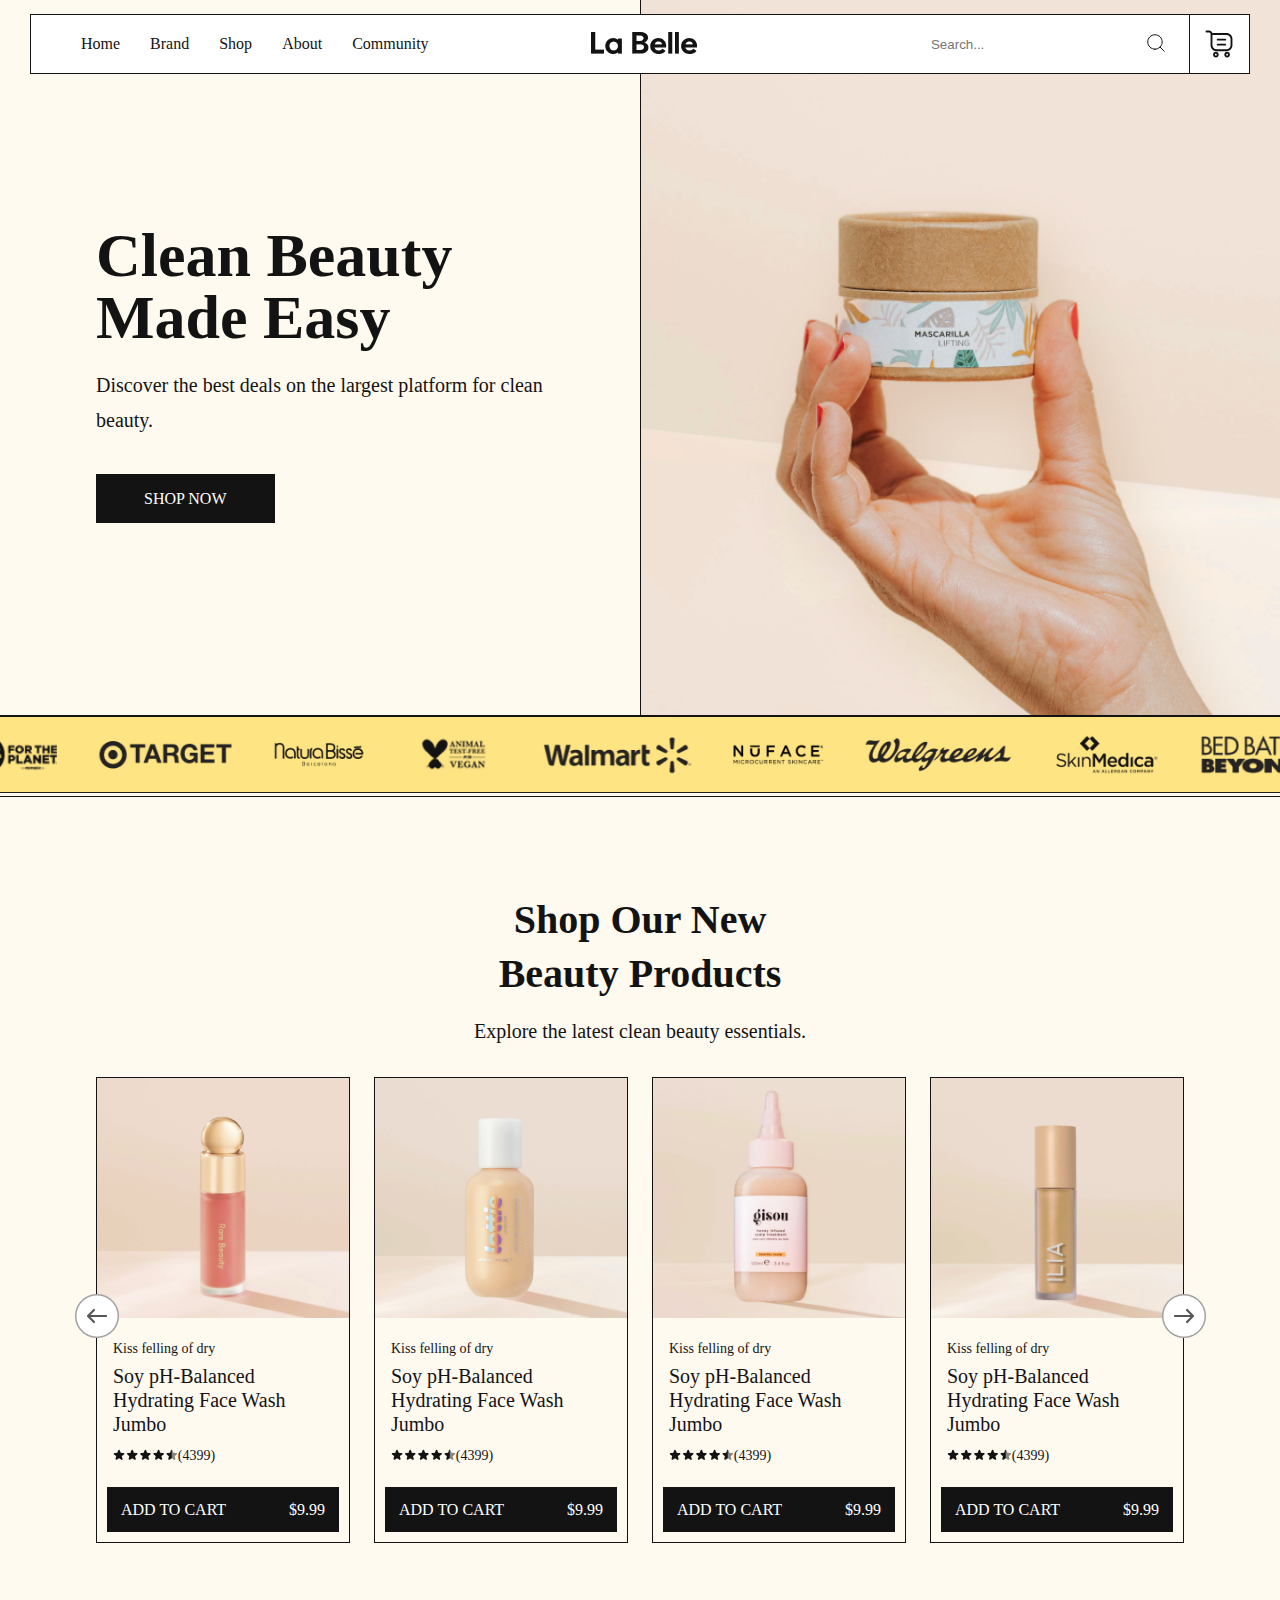
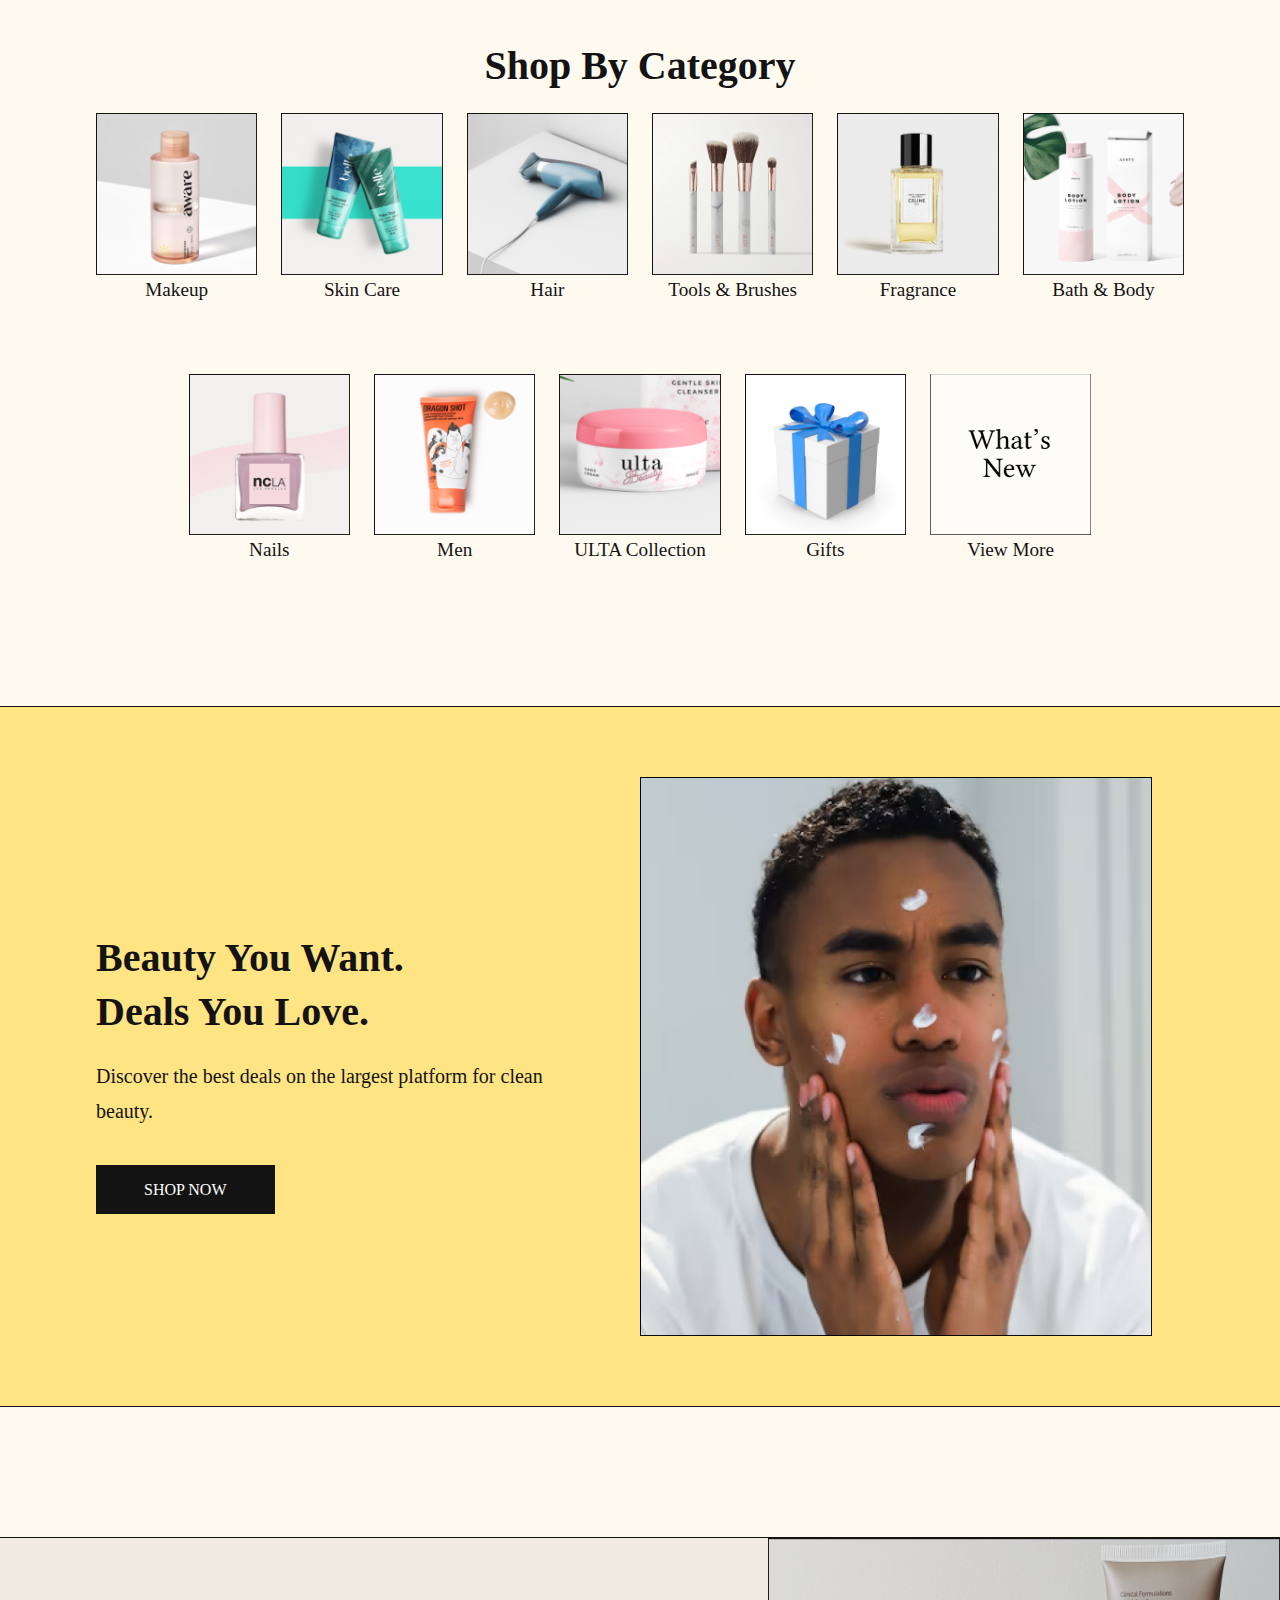
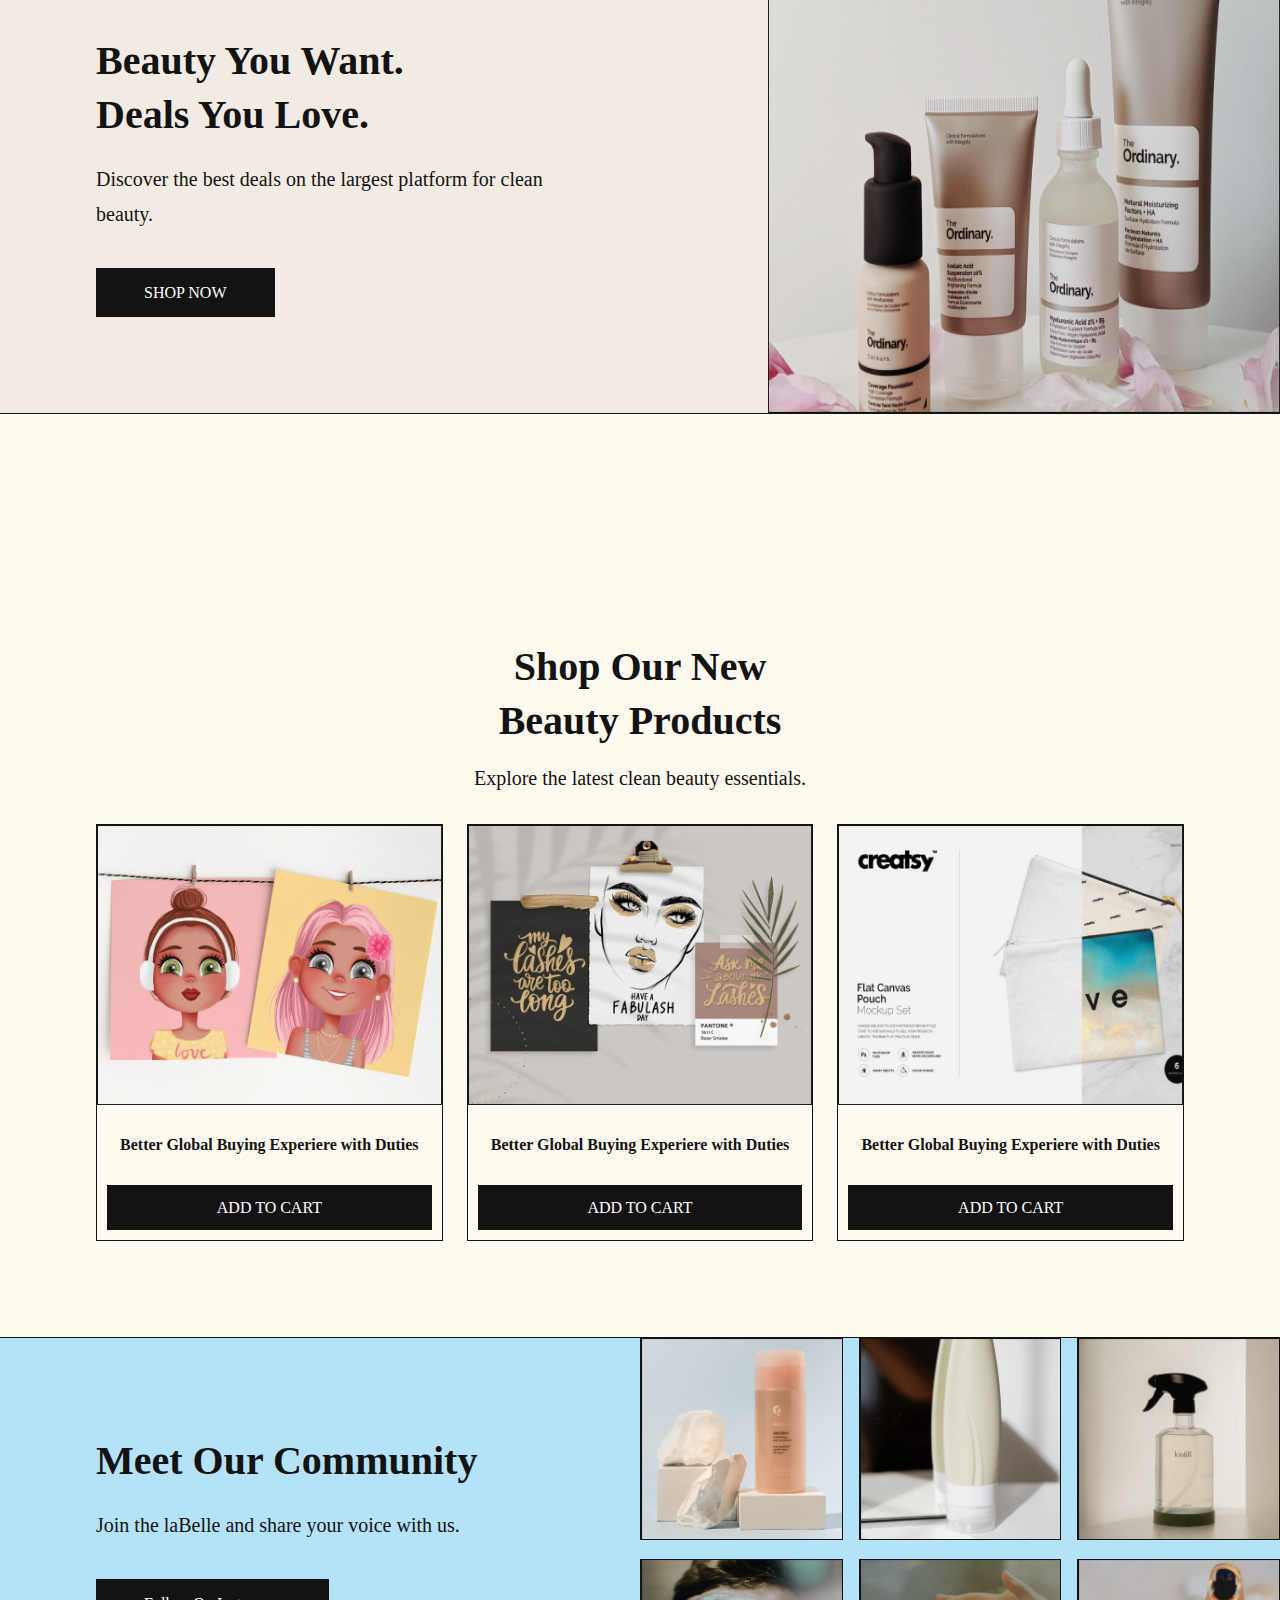
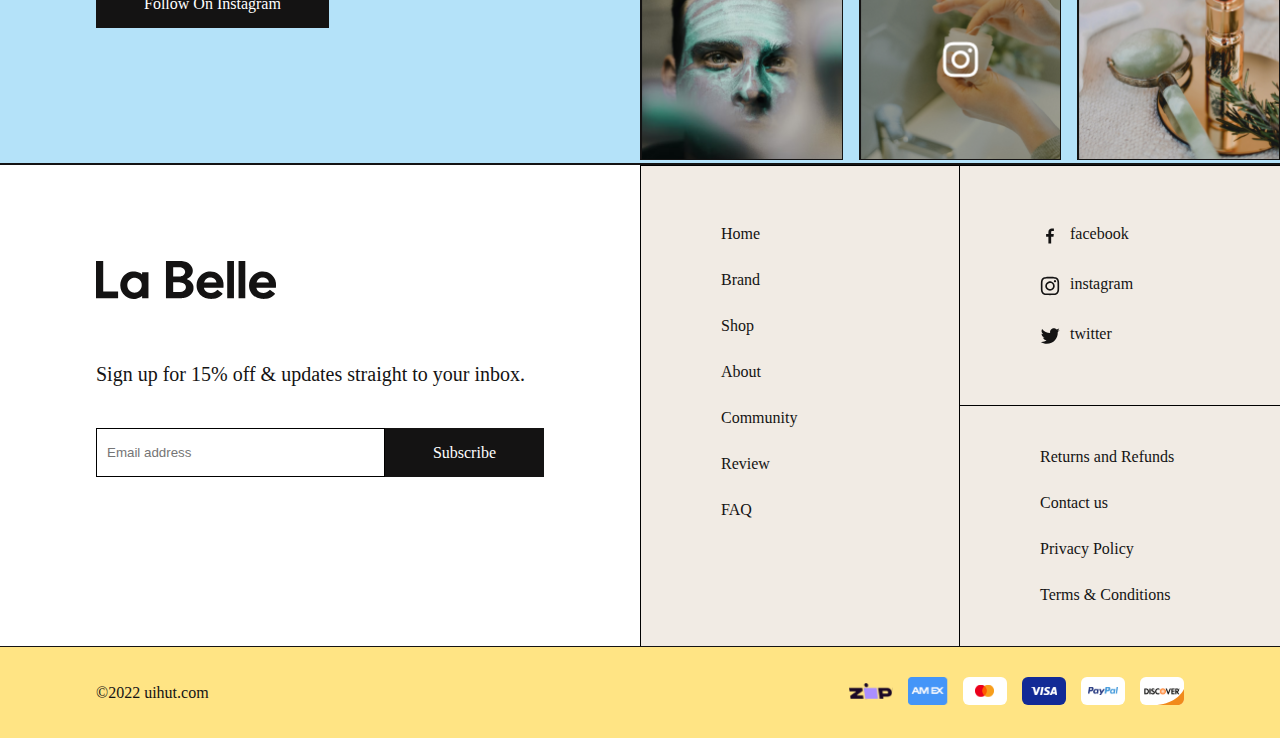
==== index.html @ 319d914e "Initial commit" ====
<!DOCTYPE html>
<html lang="en">

<head>
	<meta charset="UTF-8" />
	<meta name="viewport" content="width=device-width, initial-scale=1.0" />
	<title>La Belle</title>
	<link rel="stylesheet" href="./assets/css/main.css" />
	<link rel="stylesheet" href="./assets/css/bootstrap.css">
</head>

<body>
	<header>
		<input type="checkbox" id="toggle-navbar" class="toggle-navbar">
		<label for="toggle-navbar" class="hamburger">☰
		</label>
		<nav class="navbar">
			<ul>
				<li><a href="./index.html">Home</a></li>
				<li><a href="./brand.html">Brand</a></li>
				<li><a href="./shops.html">Shop</a></li>
				<li><a href="./about.html">About</a></li>
				<li><a href="./community.html">Community</a></li>
			</ul>
		</nav>
		<a href="/index.html">
			<img src="./assets/img/Logo.png" alt="logo">
		</a>
		<div class="header-right">
			<div class="search">
				<input type="text" placeholder="Search..." />
				<div role="button" tabindex="0" aria-label="Search">
					<img src="./assets/icon/Search Icon.svg" alt="Search Icon" />
				</div>
			</div>
			<a href="#" class="cart">
				<img src="./assets/icon/cart.svg" alt="shopping cart">
			</a>
		</div>
	</header>
	<section class="banner banner-1">
		<div class="left-content padding-banner">
			<h1>
				Clean Beauty Made Easy
			</h1>
			<p>
				Discover the best deals on the largest platform for clean beauty.
			</p>
			<a href="#">
				SHOP NOW
			</a>
		</div>
		<div class="right-content ">
			<img class="list-image" src="./assets/img/img-01.png" alt="Clean Beauty Made Easy">
		</div>
	</section>
	<div class="brand-logo border-top-bottom ">
		<img src="./assets/img/Brand-Logo.png" alt="logo brand">
	</div>
	<section class="new-product text-center">
		<div class="title">
			<h2>Shop Our New
				<br>
				Beauty Products
			</h2>
			<p>
				Explore the latest clean beauty essentials.
			</p>
		</div>
		<div class="row gx-4 gy-4">
			<div class="col-3">
				<div class="list-product">
					<a href="#">
						<img id="rectangle" src="./assets/img/Rectangle-29.png"
							alt="Soy pH-Balanced Hydrating Face Wash Jumbo">
					</a>
					<div class="product-content">
						<p>
							Kiss felling of dry
						</p>
						<a href="#">
							<h3>
								Soy pH-Balanced Hydrating Face Wash Jumbo
							</h3>
						</a>
						<a id="evaluate" href="#">
							<img src="./assets/img/Star-4,5.png" alt="Star">
							<p>(4399)</p>
						</a>
					</div>
					<a class="button" href="#">
						<h4>ADD TO CART</h4>
						<p>$9.99</p>
					</a>
				</div>
			</div>
			<div class="col-3">
				<div class="list-product">
					<a href="#">
						<img id="rectangle" src="./assets/img/Rectangle-30.png"
							alt="Soy pH-Balanced Hydrating Face Wash Jumbo">
					</a>
					<div class="product-content">
						<p>
							Kiss felling of dry
						</p>
						<a href="#">
							<h3>
								Soy pH-Balanced Hydrating Face Wash Jumbo
							</h3>
						</a>
						<a id="evaluate" href="#">
							<img src="./assets/img/Star-4,5.png" alt="Star">
							<p>(4399)</p>
						</a>
					</div>
					<a class="button" href="#">
						<h4>ADD TO CART</h4>
						<p>$9.99</p>
					</a>
				</div>
			</div>
			<div class="col-3">
				<div class="list-product">
					<a href="#">
						<img id="rectangle" src="./assets/img/Rectangle-31.png"
							alt="Soy pH-Balanced Hydrating Face Wash Jumbo">
					</a>
					<div class="product-content">
						<p>
							Kiss felling of dry
						</p>
						<a href="#">
							<h3>
								Soy pH-Balanced Hydrating Face Wash Jumbo
							</h3>
						</a>
						<a id="evaluate" href="#">
							<img src="./assets/img/Star-4,5.png" alt="Star">
							<p>(4399)</p>
						</a>
					</div>
					<a class="button" href="#">
						<h4>ADD TO CART</h4>
						<p>$9.99</p>
					</a>
				</div>
			</div>
			<div class="col-3">
				<div class="list-product">
					<a href="#">
						<img id="rectangle" src="./assets/img/Rectangle-32.png"
							alt="Soy pH-Balanced Hydrating Face Wash Jumbo">
					</a>
					<div class="product-content">
						<p>
							Kiss felling of dry
						</p>
						<a href="#">
							<h3>
								Soy pH-Balanced Hydrating Face Wash Jumbo
							</h3>
						</a>
						<a id="evaluate" href="#">
							<img src="./assets/img/Star-4,5.png" alt="Star">
							<p>(4399)</p>
						</a>
					</div>
					<a class="button" href="#">
						<h4>ADD TO CART</h4>
						<p>$9.99</p>
					</a>
				</div>
			</div>
			<a class="circle-left" href="#">
				<img src="./assets/img/arrow-circle-left-icon.png" alt="arrow-circle-left-icon">
			</a>
			<a class="circle-right" href="#">
				<img src="./assets/img/arrow-circle-right-icon.png" alt="arrow-circle-right-icon">
			</a>
		</div>
	</section>
	<section class="category">
		<h2>Shop By Category</h2>
		<div class="row gx-4 gy-4">
			<div class="col-2">
				<div class="category-content">
					<a href="#">
						<img src="./assets/img/Rectangle-34.png" alt="Rectangle-33">
					</a>
					<h3>Makeup</h3>
				</div>
			</div>
			<div class="col-2">
				<div class="category-content">
					<a href="#">
						<img src="./assets/img/Rectangle-35.png" alt="Rectangle-33">
					</a>
					<h3>Skin Care</h3>
				</div>
			</div>
			<div class="col-2">
				<div class="category-content">
					<a href="#">
						<img src="./assets/img/Rectangle-36.png" alt="Rectangle-33">
					</a>
					<h3>Hair</h3>
				</div>
			</div>
			<div class="col-2">
				<div class="category-content">
					<a href="#">
						<img src="./assets/img/Rectangle-37.png" alt="Rectangle-33">
					</a>
					<h3>Tools & Brushes</h3>
				</div>
			</div>
			<div class="col-2">
				<div class="category-content">
					<a href="#">
						<img src="./assets/img/Rectangle-38.png" alt="Rectangle-33">
					</a>
					<h3>Fragrance</h3>
				</div>
			</div>
			<div class="col-2">
				<div class="category-content">
					<a href="#">
						<img src="./assets/img/Rectangle-39.png" alt="Rectangle-33">
					</a>
					<h3>Bath & Body</h3>
				</div>
			</div>
			<div class="col-2">
				<div class="category-content">
					<a href="#">
						<img src="./assets/img/Rectangle-40.png" alt="Rectangle-33">
					</a>
					<h3>Nails</h3>
				</div>
			</div>
			<div class="col-2">
				<div class="category-content">
					<a href="#">
						<img src="./assets/img/Rectangle-44.png" alt="Rectangle-33">
					</a>
					<h3>Men</h3>
				</div>
			</div>
			<div class="col-2">
				<div class="category-content">
					<a href="#">
						<img src="./assets/img/Rectangle-45.png" alt="Rectangle-33">
					</a>
					<h3>ULTA Collection</h3>
				</div>
			</div>
			<div class="col-2">
				<div class="category-content">
					<a href="#">
						<img src="./assets/img/Rectangle-43.png" alt="Rectangle-33">
					</a>
					<h3>Gifts</h3>
				</div>
			</div>
			<div class="col-2">
				<div class="category-content">
					<a href="#">
						<img src="./assets/img/View.png" alt="Rectangle-33">
					</a>
					<h3>View More</h3>
				</div>
			</div>
		</div>
	</section>
	<div class="color-banner-1 ">
		<section class="banner banner-2 border-top-bottom">
			<div class="left-content padding-banner">
				<h2 id="title-banner">
					Beauty You Want.
					<br>
					Deals You Love.
				</h2>
				<p>
					Discover the best deals on the largest platform for clean beauty.
				</p>
				<a href="#">
					SHOP NOW
				</a>
			</div>
			<div class="right-content">
				<img id="banner-img" src="./assets/img/image-68.png" alt="Beauty You Want.Deals You Love.">
			</div>
		</section>
	</div>
	<div class="color-banner-2 ">
		<section class="banner banner-3 border-top-bottom ">
			<div class="left-content padding-0">
				<h2 id="title-banner">
					Beauty You Want.
					<br>
					Deals You Love.
				</h2>
				<p>
					Discover the best deals on the largest platform for clean beauty.
				</p>
				<a href="#">
					SHOP NOW
				</a>
			</div>
			<div class="right-content justify-content">
				<img id="banner-img" src="./assets/img/valeriia-miller.png" alt="Beauty You Want.Deals You Love.">
			</div>
		</section>
	</div>
	<section class="new-product text-center">
		<div class="title">
			<h2>Shop Our New
				<br>
				Beauty Products
			</h2>
			<p>
				Explore the latest clean beauty essentials.
			</p>
		</div>
		<div class="row gx-4 gy-4">
			<div class="col-4 products ">
				<div class="list-product">
					<a href="#">
						<img id="rectangle" src="./assets/img/Image-10.png"
							alt="Soy pH-Balanced Hydrating Face Wash Jumbo">
					</a>
					<div class="product-content">
						<a href="#">
							<h5>
								Better Global Buying Experiere with Duties
							</h5>
						</a>
					</div>
					<a class="button" href="#">
						<h4 class="width">ADD TO CART</h4>
					</a>
				</div>
			</div>
			<div class="col-4 products">
				<div class="list-product">
					<a href="#">
						<img id="rectangle" src="./assets/img/Image-11.png"
							alt="Soy pH-Balanced Hydrating Face Wash Jumbo">
					</a>
					<div class="product-content">
						<a href="#">
							<h5>
								Better Global Buying Experiere with Duties
							</h5>
						</a>
					</div>
					<a class="button" href="#">
						<h4 class="width">ADD TO CART</h4>
					</a>
				</div>
			</div>
			<div class="col-4 products">
				<div class="list-product">
					<a href="#">
						<img id="rectangle" src="./assets/img/Image-12.png"
							alt="Soy pH-Balanced Hydrating Face Wash Jumbo">
					</a>
					<div class="product-content">
						<a href="#">
							<h5>
								Better Global Buying Experiere with Duties
							</h5>
						</a>
					</div>
					<a class="button " href="#">
						<h4 class="width">ADD TO CART</h4>
					</a>
				</div>
			</div>
		</div>
	</section>
	<div class="color-banner-3 ">
		<section class="banner banner-4 border-top-bottom ">
			<div class="left-content padding-0">
				<h2 id="title-banner">
					Meet Our Community
				</h2>
				<p>
					Join the laBelle and share your voice with us.
				</p>
				<a href="#">
					Follow On Instagram
				</a>
			</div>
			<div class="right-content align-items">
				<div class="row gx-3 gy-3">
					<div class="col-4">
						<img class="list-image" src="./assets/img/list-img-01.png" alt="list-image">
					</div>
					<div class="col-4">
						<img class="list-image" src="./assets/img/list-image-02.png" alt="list-image">
					</div>
					<div class="col-4">
						<img class="list-image" src="./assets/img/list-image-03.png" alt="list-image">
					</div>
					<div class="col-4">
						<img class="list-image" src="./assets/img/list-image-04.png" alt="list-image">
					</div>
					<div class="col-4">
						<img class="list-image" src="./assets/img/list-image-05.png" alt="list-image">
					</div>
					<div class="col-4">
						<img class="list-image" src="./assets/img/list-image-06.png" alt="list-image">
					</div>
				</div>
			</div>
		</section>
	</div>
</body>
<footer>
	<section class="banner border-top-bottom  ">
		<div class="left-content padding-0 color-02">
			<img id="logo" src="./assets/icon/Logo.svg" alt="logo">
			<p>
				Sign up for 15% off & updates straight to your inbox.
			</p>
			<div class="input-email">
				<input type="email" placeholder="Email address" />
				<a href="#">
					Subscribe
				</a>
			</div>
		</div>
		<div class="right-content border-top color-01 ">
			<div class="footer-menu">
				<nav>
					<ul>
						<li>
							<a href="#">Home</a>
						</li>
						<li>
							<a href="#">Brand</a>
						</li>
						<li>
							<a href="#">Shop</a>
						</li>
						<li>
							<a href="#">About</a>
						</li>
						<li>
							<a href="#">Community</a>
						</li>
						<li>
							<a href="#">Review</a>
						</li>
						<li>
							<a href="#">FAQ</a>
						</li>
					</ul>
				</nav>
			</div>
			<div class="footer-end">
				<div class="footer-social border-bottom">
					<a href="#">
						<img src="./assets/icon/Facebook.svg" alt="facebook">
						<p>facebook</p>
					</a>
					<a href="#">
						<img src="./assets/icon/Instagram.svg" alt="instagram">
						<p>instagram</p>
					</a>
					<a href="#">
						<img src="./assets/icon/Twitter.svg" alt="twitter">
						<p>twitter</p>
					</a>
				</div>
				<div class="footer-support">
					<a href="#">
						Returns and Refunds
					</a>
					<a href="#">
						Contact us
					</a>
					<a href="#">
						Privacy Policy
					</a>
					<a href="#">
						Terms & Conditions
					</a>
				</div>
			</div>
	</section>
	<div class="money-pay">
		<a href="#">©2022 uihut.com</a>
		<nav>
			<ul>
				<li>
					<a href="#">
						<img src="./assets/icon/pay-01.svg" alt="money pay">
					</a>
				</li>
				<li>
					<a href="#">
						<img src="./assets/icon/pay-02.svg" alt="money pay">
					</a>
				</li>
				<li>
					<a href="#">
						<img src="./assets/icon/pay-03.svg" alt="money pay">
					</a>
				</li>
				<li>
					<a href="#">
						<img src="./assets/icon/pay-04.svg" alt="money pay">
					</a>
				</li>
				<li>
					<a href="#">
						<img src="./assets/icon/pay-05.svg" alt="money pay">
					</a>
				</li>
				<li>
					<a href="#">
						<img src="./assets/icon/pay-06.svg" alt="money pay">
					</a>
				</li>
			</ul>
		</nav>
	</div>
</footer>

</html>
---- assets/css/main.css ----
@charset "UTF-8";
/* http://meyerweb.com/eric/tools/css/reset/ 
   v2.0 | 20110126
   License: none (public domain)
*/
html,
body,
div,
span,
applet,
object,
iframe,
h1,
h2,
h3,
h4,
h5,
h6,
p,
blockquote,
pre,
a,
abbr,
acronym,
address,
big,
cite,
code,
del,
dfn,
em,
img,
ins,
kbd,
q,
s,
samp,
small,
strike,
strong,
sub,
sup,
tt,
var,
b,
u,
i,
center,
dl,
dt,
dd,
ol,
ul,
li,
fieldset,
form,
label,
legend,
table,
caption,
tbody,
tfoot,
thead,
tr,
th,
td,
article,
aside,
canvas,
details,
embed,
figure,
figcaption,
footer,
header,
hgroup,
menu,
nav,
output,
ruby,
section,
summary,
time,
mark,
audio,
video {
  margin: 0;
  padding: 0;
  border: 0;
  font-size: 100%;
  font: inherit;
  vertical-align: baseline;
  text-decoration: none;
}

/* HTML5 display-role reset for older browsers */
article,
aside,
details,
figcaption,
figure,
footer,
header,
hgroup,
menu,
nav,
section {
  display: block;
}

body {
  line-height: 1;
}

ol,
ul {
  list-style: none;
}

blockquote,
q {
  quotes: none;
}

blockquote:before,
blockquote:after,
q:before,
q:after {
  content: "";
  content: none;
}

table {
  border-collapse: collapse;
  border-spacing: 0;
}

header {
  top: 14px;
  left: 30px;
  right: 30px;
  max-width: 100%;
  min-width: 480px;
  z-index: 100;
  position: fixed;
  height: 60px;
  display: flex;
  justify-content: space-between;
  align-items: center;
  text-align: center;
  background-color: #ffffff;
  padding: 21px 0px 21px 50px;
  border: 1px solid #141313;
}
header ul {
  display: flex;
  margin-right: 30px;
  gap: 30px;
}
header a {
  color: #141313;
  text-decoration: none;
}
header a:hover {
  text-decoration: underline;
}

.header-right {
  display: flex;
  align-items: center;
  gap: 22px;
}
.header-right .search {
  width: 238px;
  height: 38px;
  margin-left: 100px;
  display: flex;
  align-items: center;
  justify-content: space-between;
  position: relative;
}
.header-right .search:hover {
  border-bottom: 1px solid #141313;
}
.header-right .search input {
  border: none;
  outline: none;
}
.header-right .search div {
  display: inline-block;
}
.header-right .cart {
  width: 60px;
  height: 60px;
  display: flex;
  justify-content: center;
  align-items: center;
  border-left: 1px solid #141313;
}

/* Mặc định, hiển thị menu bình thường */
.navbar {
  display: block;
}

.hamburger {
  background-color: transparent;
  display: none;
  border: none;
  outline: none;
  cursor: pointer;
  font-size: 30px;
}

#toggle-navbar {
  background-color: transparent;
  display: none;
  border: none;
  outline: none;
  cursor: pointer;
  font-size: 30px;
}

/* Khi màn hình nhỏ hơn 852px */
@media (max-width: 1040px) {
  .navbar {
    display: none;
    width: 100%;
    position: absolute;
    left: 0;
    z-index: 10;
  }
  .hamburger {
    display: block;
  }
  .toggle-navbar {
    display: none;
  }
  .toggle-navbar:checked + .hamburger + .navbar {
    display: block;
    width: 65%;
    margin-left: 80px;
    background-color: #fff;
    padding: 20px 20px;
  }
}
* {
  box-sizing: border-box;
}

.color-01 {
  background-color: #F1EBE4;
}

.color-02 {
  background-color: #FFFFFF;
}

a {
  text-decoration: none;
  color: #141313;
}

.border-top {
  border-top: 1px solid #000;
}

.border-bottom {
  border-bottom: 1px solid #000;
}

#logo {
  margin-bottom: 55px;
}

.input-email {
  display: flex;
}
.input-email input {
  width: 100%;
  padding: 10px;
  border: 1px solid #000;
}

.footer-menu {
  width: 50%;
  height: 100%;
  padding: 60px 80px 128px;
  border-right: 1px solid #000;
  border-left: 1px solid #000;
}
.footer-menu nav ul {
  display: flex;
  flex-direction: column;
  gap: 30px;
  padding: 0;
  margin: 0;
}

.footer-end {
  display: flex;
  flex-direction: column;
  justify-content: space-between;
  width: 50%;
  height: 100%;
}
.footer-end img {
  width: 20px;
  height: 20px;
}

.footer-social,
.footer-support {
  height: 50%;
  padding: 50px 80px;
  display: flex;
  flex-direction: column;
  justify-content: center;
  gap: 30px;
}
.footer-social a,
.footer-support a {
  display: flex;
  gap: 10px;
}

.money-pay {
  display: flex;
  background-color: #ffe484;
  justify-content: space-between;
  align-items: center;
  padding: 1.875rem 6rem;
}
.money-pay nav ul {
  display: flex;
  align-items: center;
  gap: 15px;
}

* {
  box-sizing: border-box;
}

.justify-content {
  display: flex;
  justify-content: end;
}

.justify-content-start {
  display: flex;
  justify-content: start;
}

.align-items {
  display: flex;
  justify-content: center;
  align-items: center;
}

.padding-0 {
  padding: 6rem 6rem;
}

.padding-banner {
  padding: 14rem 6rem 12rem 6rem;
}

.border-top-bottom {
  border-top: 1px solid #141313;
  border-bottom: 1px solid #141313;
}

.text-center {
  text-align: center;
}

.text-start {
  text-align: start;
}

.width {
  width: 100%;
}

body {
  background-color: #fefaf0;
}

h2 {
  font-size: 2.5rem;
  font-weight: 600;
  color: #141313;
  margin-bottom: 1.25rem;
  line-height: 54px;
  text-align: center;
}

h5 {
  font-size: 1, 5rem;
  font-weight: 600;
  color: #141313;
  margin-bottom: 1.25rem;
  line-height: 32px;
  text-align: center;
}

.banner {
  display: flex;
  flex-wrap: wrap;
  width: 100%;
  min-width: 480px;
}
.banner .left-content {
  width: 50%;
}
.banner .left-content h1 {
  font-size: 3.875rem;
  font-weight: 600;
  color: #141313;
  margin-bottom: 1.25rem;
}
.banner .left-content p {
  font-size: 20px;
  font-weight: 400;
  color: #141313;
  line-height: 1.75;
  margin-bottom: 2.25rem;
}
.banner .left-content a {
  display: inline-block;
  font-weight: 500;
  color: #fff;
  padding: 0.9375rem 3rem;
  line-height: 1.2;
  background-color: #141313;
  text-decoration: none;
  transition: background-color 0.3s ease, color 0.3s ease;
}
.banner .left-content a:hover {
  background-color: #ffe484;
  color: #141313;
}
.banner .right-content {
  display: flex;
  align-items: center;
  width: 50%;
}
.banner .right-content .list-image {
  width: 100%;
  height: 100%;
  object-fit: cover;
  border-left: 1px solid #141313;
}

@media (max-width: 1095px) {
  .banner {
    flex-direction: column;
  }
  .banner .left-content,
  .banner .right-content {
    width: 100%;
  }
  .banner .left-content {
    max-width: 680px;
    border-right: none;
  }
  .banner .right-content {
    display: flex;
    justify-content: center;
  }
  .banner .right-content img {
    height: auto;
  }
}
.brand-logo img {
  width: 100%;
}

.new-product {
  padding: 6rem 6rem;
}
.new-product .title p {
  font-size: 20px;
  font-weight: 400;
  color: #141313;
  line-height: 20px;
  margin-bottom: 2.25rem;
  text-align: center;
}

.row {
  position: relative;
  display: flex;
  flex-wrap: wrap;
  justify-content: center;
  align-items: center;
}
.row .circle-right,
.row .circle-left {
  width: 40px;
  height: 40px;
  position: absolute;
  z-index: 1;
}
.row .circle-right {
  right: 10px;
}
.row .circle-left {
  left: -25px;
}

.list-product {
  padding-bottom: 10px;
  border: 0.5px solid #141313;
}
.list-product #rectangle {
  width: 100%;
  height: 100%;
  object-fit: cover;
}
.list-product:hover {
  border: 2px solid #141313;
}

.product-content {
  text-align: start;
  padding: 21px 16px 0 16px;
}
.product-content h3 {
  font-size: 1.25rem;
  font-weight: 400;
  color: #141313;
  line-height: 24px;
  margin-bottom: 0.8rem;
}
.product-content p {
  font-size: 14px;
  font-weight: 400;
  color: #141313;
  line-height: 14px;
  margin-bottom: 0.5rem;
}
.product-content #evaluate {
  display: flex;
}
.product-content #evaluate p {
  margin: 0;
}
.product-content #evaluate img {
  width: 64.8px;
  height: 12px;
}

.button {
  display: flex;
  justify-content: space-between;
  align-items: center;
  margin: 24px 10px 0;
  padding: 0.8125rem 0.875rem;
  line-height: 1.2;
  background-color: #141313;
  color: #fff;
  transition: background-color 0.3s ease, color 0.3s ease;
}
.button:hover {
  background-color: #ffe484;
  color: #141313;
}

.category {
  padding: 0px 6rem 6rem;
}

.category-content img {
  width: 100%;
  height: 100%;
  object-fit: cover;
}
.category-content h3 {
  font-size: 1.5vw;
  font-weight: 400;
  color: #141313;
  line-height: 24px;
  margin-bottom: 3rem;
  text-align: center;
  white-space: nowrap;
  text-overflow: ellipsis;
}

.color-banner-1 {
  background-color: #ffe484;
}

.color-banner-2 {
  background-color: #f1ebe4;
}

.color-banner-3 {
  background-color: #B4E2F9;
}

#title-banner {
  text-align: start;
}

.banner-2 {
  margin-bottom: 130px;
}
.banner-2 #banner-img {
  width: 80%;
  height: 80%;
}
.banner-2 #banner-img-02 {
  width: 70%;
  height: 70%;
}

.banner-3 {
  margin-bottom: 130px;
}
.banner-3 #banner-img {
  width: 80%;
  height: 100%;
}

.banner-4 .list-image {
  width: 80%;
  height: 102.5%;
}

.button-container {
  display: flex;
  justify-content: space-between;
  gap: 10px;
  overflow-x: auto;
}

.button-container::-webkit-scrollbar {
  height: 8px;
}

.button-container::-webkit-scrollbar-thumb {
  background: #ccc;
  border-radius: 4px;
}

.btn {
  flex: 0 0 auto;
  width: 35px;
  height: 35px;
  border: none;
  background-color: #141313;
  color: white;
  cursor: pointer;
  white-space: nowrap;
}

.btn:hover {
  background-color: #ffe484;
  border: 1px solid #141313;
}

.button-container {
  overflow: hidden;
}

@media (max-width: 1168px) {
  .button-container {
    padding: 0;
    overflow-x: auto;
  }
}
.list-brand {
  display: grid;
  grid-template-rows: repeat(9, 30px);
  grid-template-columns: repeat(3, 33%);
  grid-auto-flow: column;
  gap: 20px;
}
.list-brand p {
  color: #080808;
  font-size: 16px;
  font-weight: 600;
  width: 150px;
}

#cars {
  width: 100%;
  height: 38px;
  display: flex;
  align-items: center;
  justify-content: space-between;
  background-color: transparent;
  border: none;
  outline: none;
}
#cars:hover {
  border-bottom: 1px solid #141313;
}

.view {
  margin-top: 40px;
}

.view a {
  color: #141313;
  text-decoration: none;
}
.view a:hover {
  text-decoration: underline;
}

/*# sourceMappingURL=main.css.map */
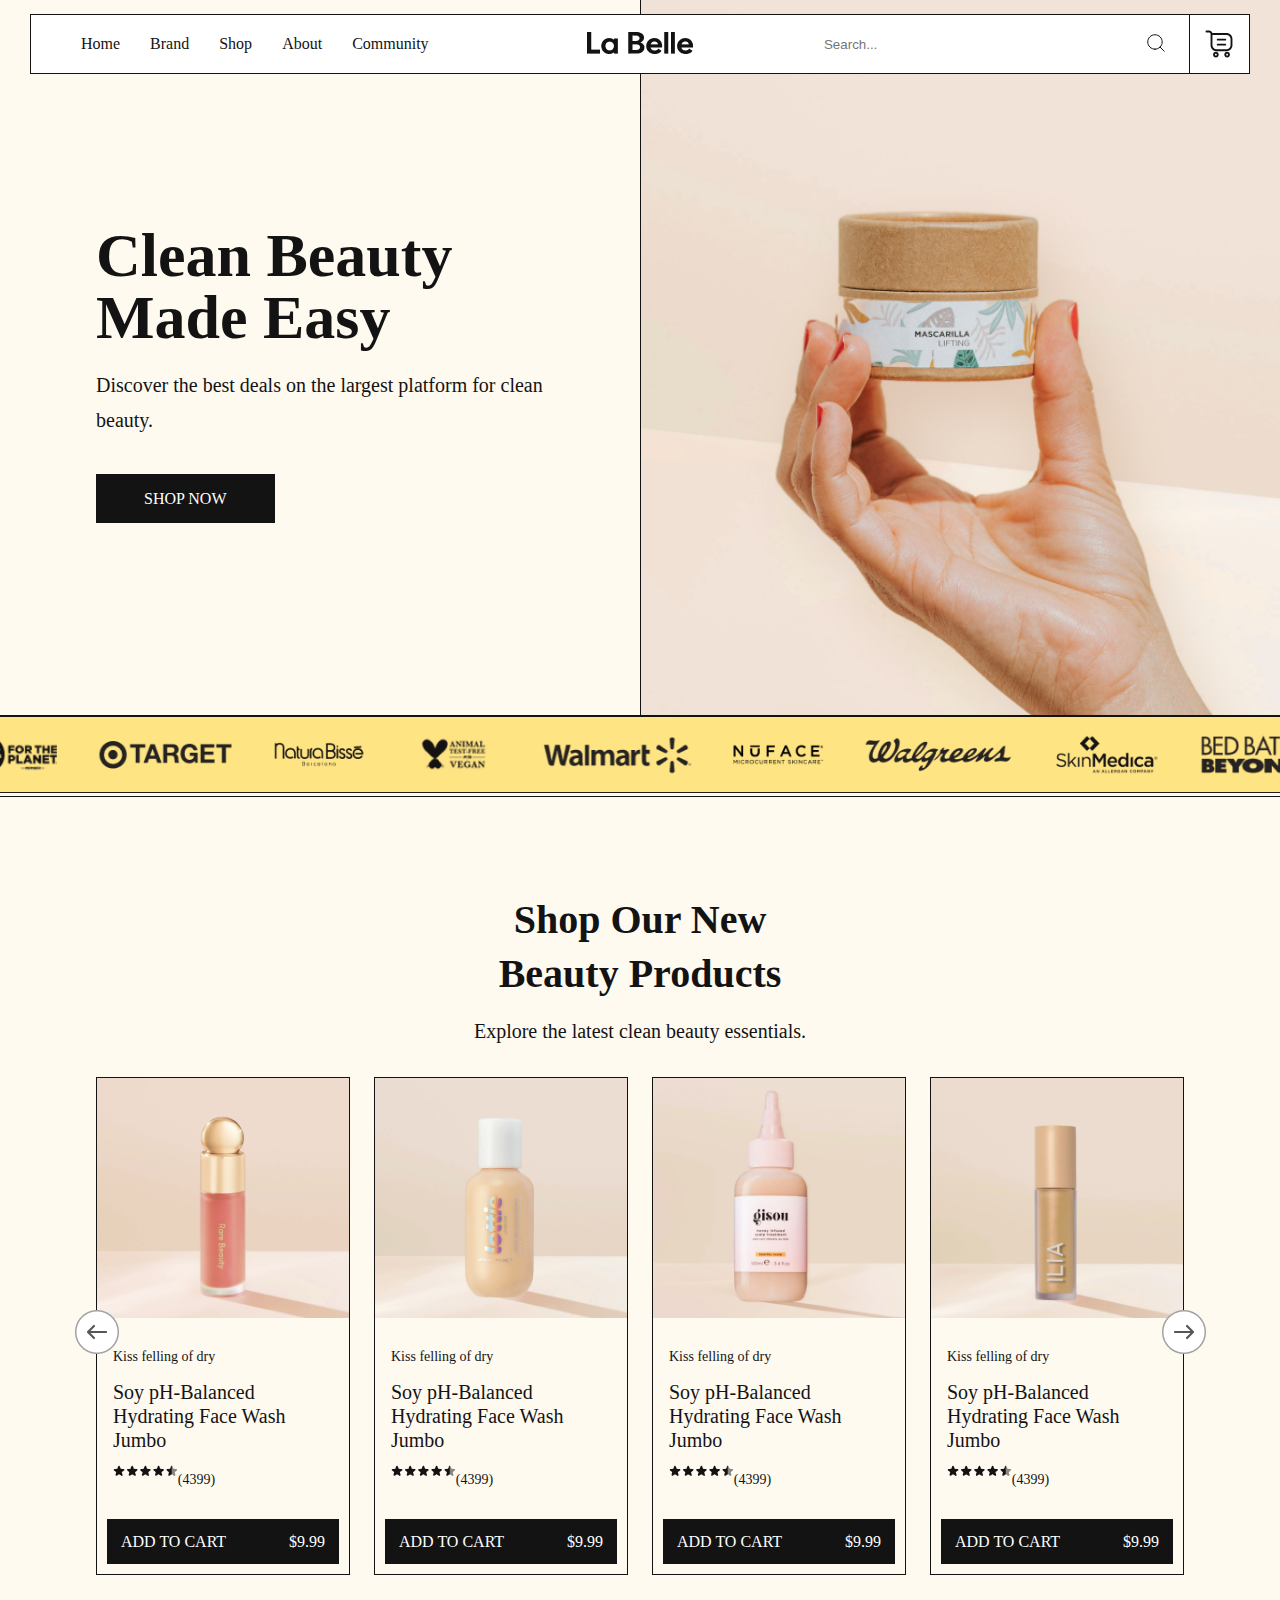
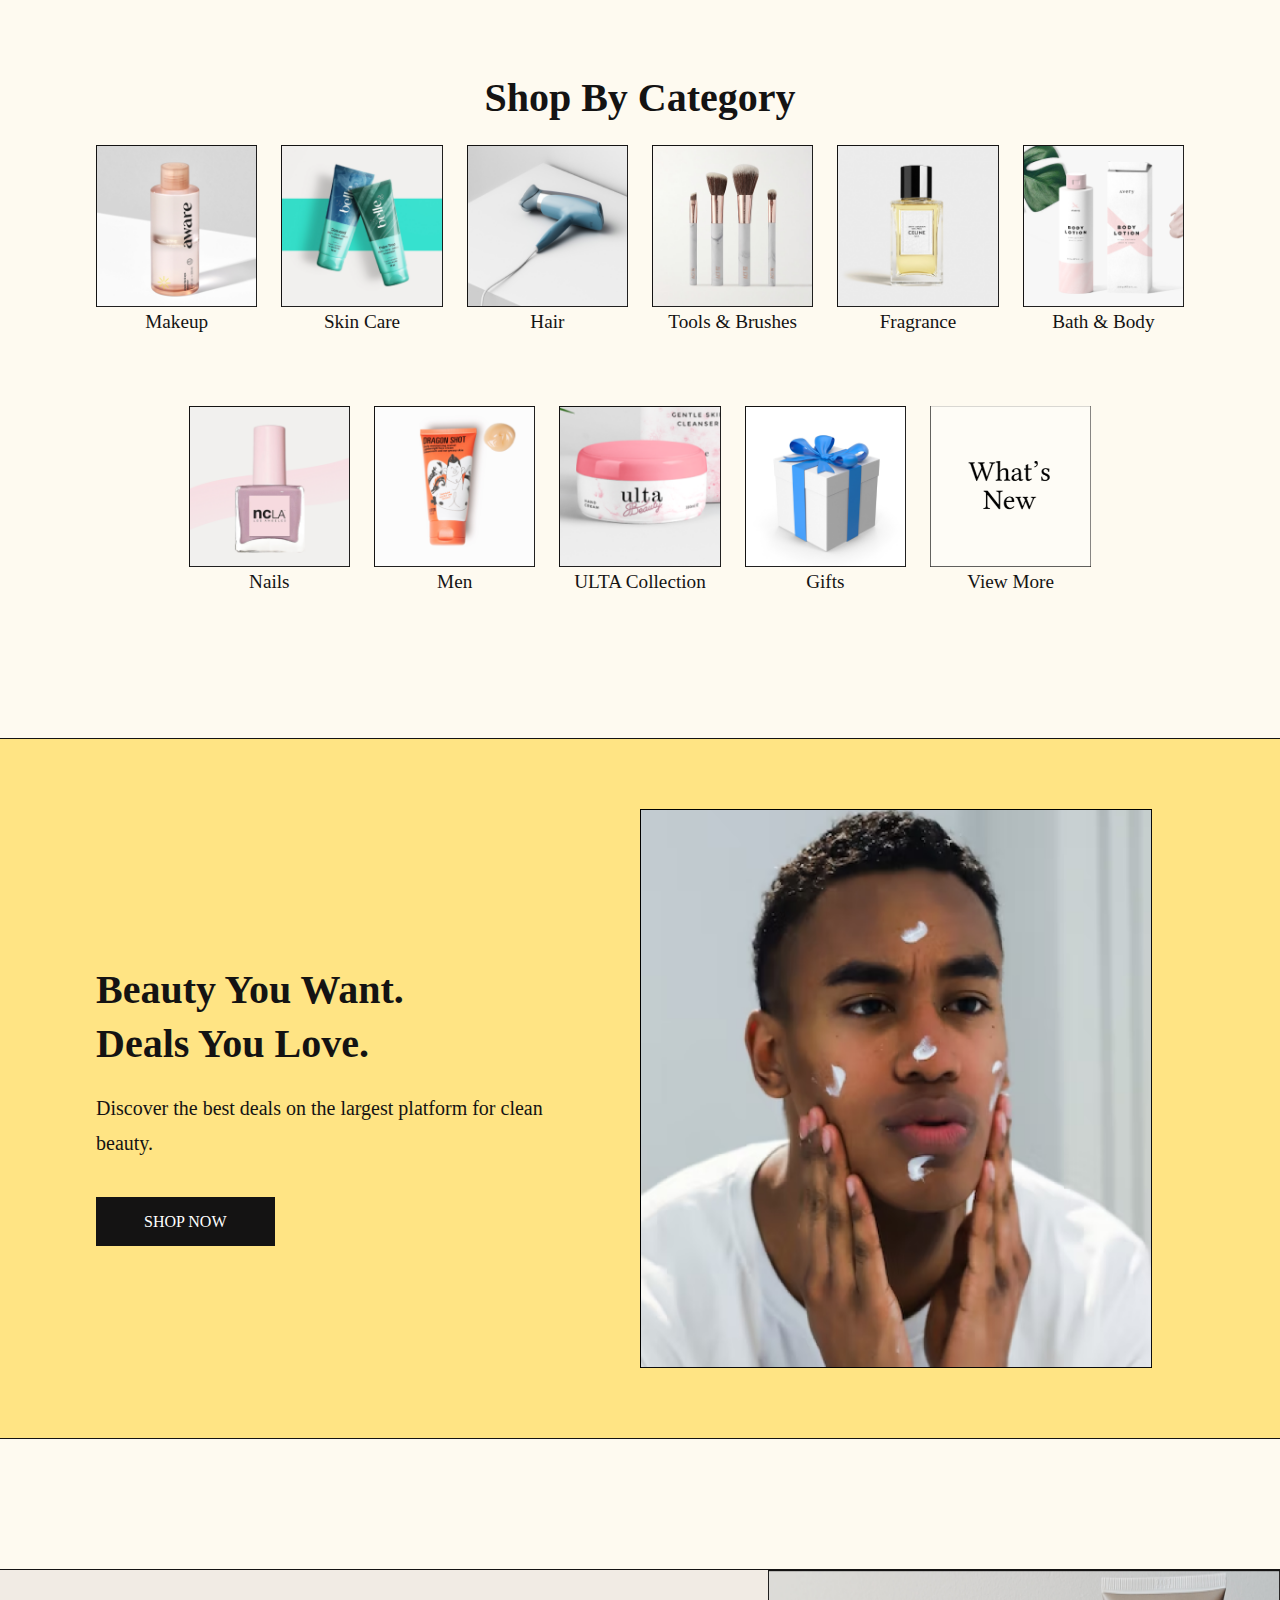
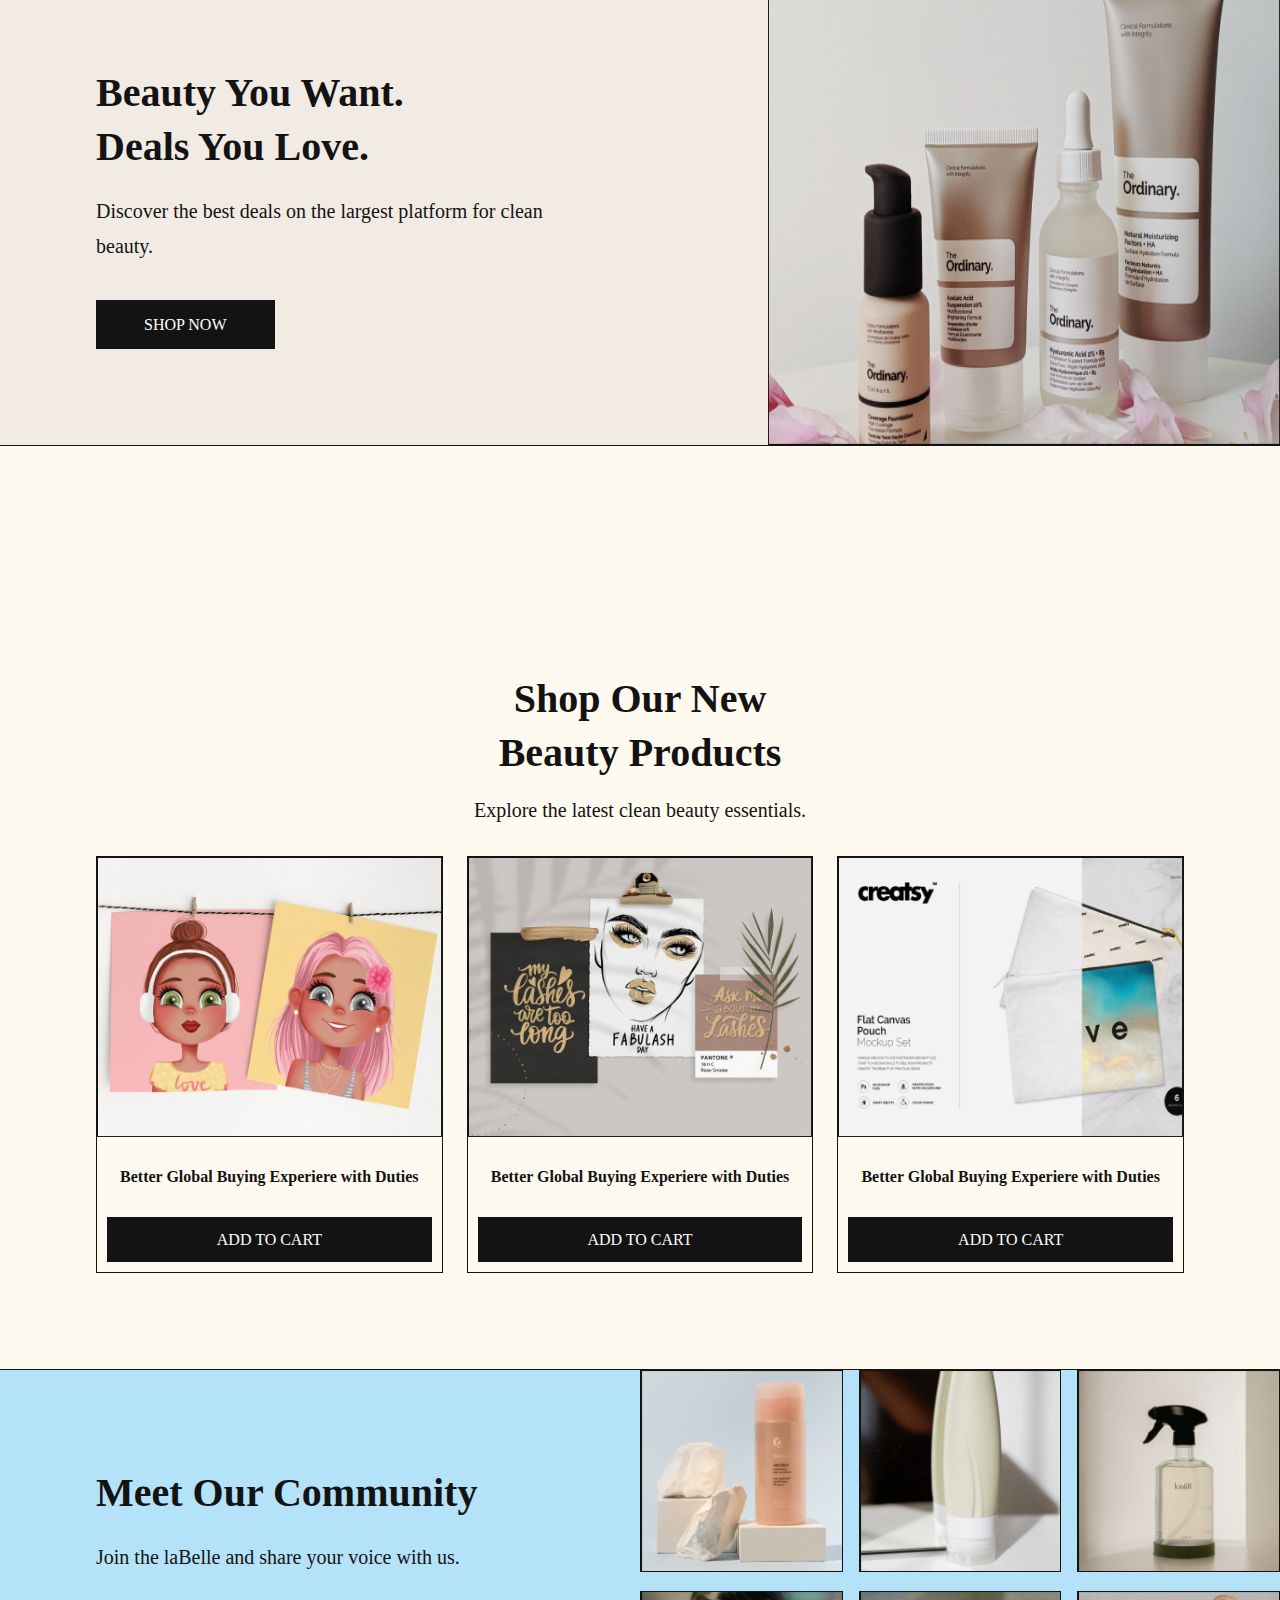
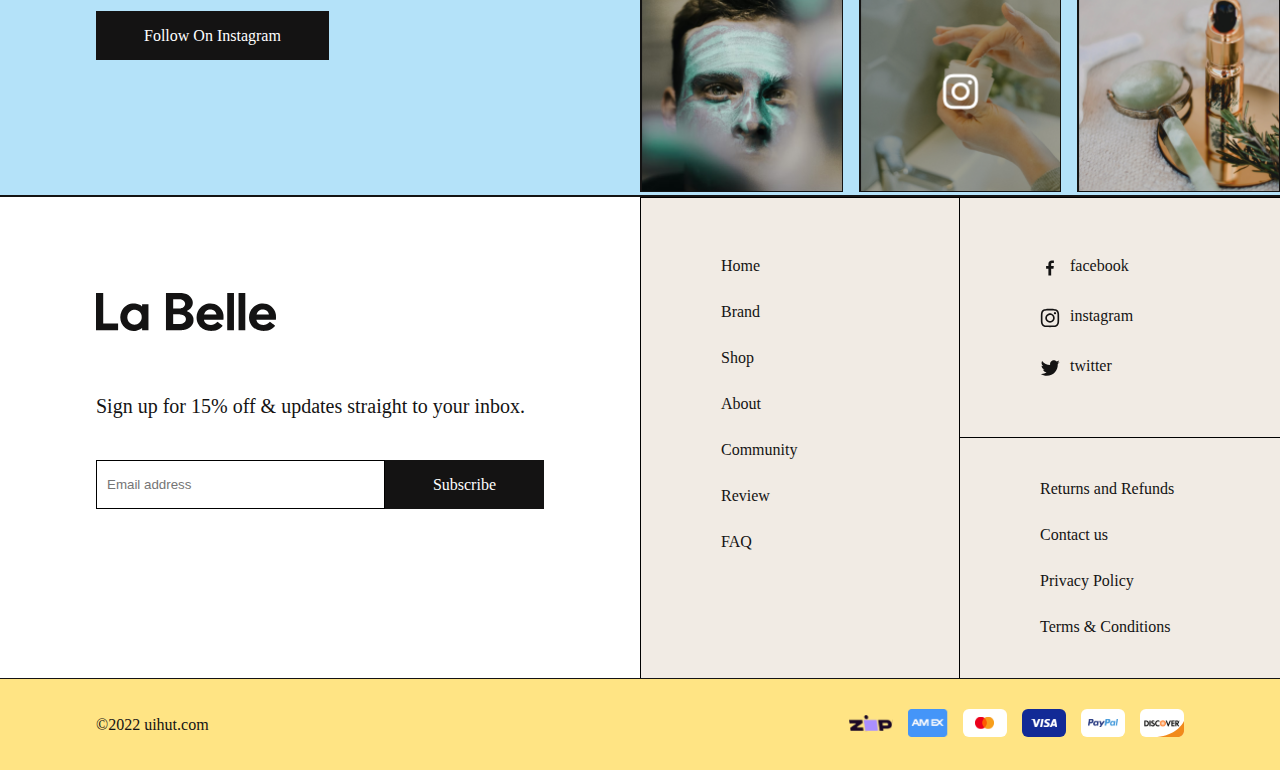
==== commit 7827a644: "2" ====
--- a/index.html
+++ b/index.html
@@ -57,7 +57,7 @@
 	<div class="brand-logo border-top-bottom ">
 		<img src="./assets/img/Brand-Logo.png" alt="logo brand">
 	</div>
-	<section class="new-product text-center">
+	<section class="new-product padding-0 text-center">
 		<div class="title">
 			<h2>Shop Our New
 				<br>
@@ -313,7 +313,7 @@
 			</div>
 		</section>
 	</div>
-	<section class="new-product text-center">
+	<section class="new-product padding-0 text-center">
 		<div class="title">
 			<h2>Shop Our New
 				<br>
@@ -393,8 +393,8 @@
 					Follow On Instagram
 				</a>
 			</div>
-			<div class="right-content align-items">
-				<div class="row gx-3 gy-3">
+			<div class="right-content align-items ">
+				<div class="row gx-3 gy-3 ">
 					<div class="col-4">
 						<img class="list-image" src="./assets/img/list-img-01.png" alt="list-image">
 					</div>
--- a/assets/css/main.css
+++ b/assets/css/main.css
@@ -171,9 +171,8 @@
   gap: 22px;
 }
 .header-right .search {
-  width: 238px;
+  width: 345px;
   height: 38px;
-  margin-left: 100px;
   display: flex;
   align-items: center;
   justify-content: space-between;
@@ -185,6 +184,7 @@
 .header-right .search input {
   border: none;
   outline: none;
+  background-color: transparent;
 }
 .header-right .search div {
   display: inline-block;
@@ -346,19 +346,32 @@
   justify-content: end;
 }
 
+.align-items {
+  display: flex;
+  justify-content: center;
+  align-items: center;
+}
+
 .justify-content-start {
   display: flex;
   justify-content: start;
-}
-
-.align-items {
-  display: flex;
-  justify-content: center;
-  align-items: center;
+  gap: 39px;
 }
 
 .padding-0 {
   padding: 6rem 6rem;
+}
+
+.padding-left-right {
+  padding: 0 6rem;
+}
+
+.padding-top {
+  padding-top: 6rem;
+}
+
+.padding-bottom {
+  padding-bottom: 6rem;
 }
 
 .padding-banner {
@@ -380,6 +393,15 @@
 
 .width {
   width: 100%;
+}
+
+.underline {
+  color: #141313;
+  text-decoration: none;
+  cursor: pointer;
+}
+.underline:hover {
+  text-decoration: underline;
 }
 
 body {
@@ -476,9 +498,6 @@
   width: 100%;
 }
 
-.new-product {
-  padding: 6rem 6rem;
-}
 .new-product .title p {
   font-size: 20px;
   font-weight: 400;
@@ -537,7 +556,7 @@
   font-size: 14px;
   font-weight: 400;
   color: #141313;
-  line-height: 14px;
+  line-height: 30px;
   margin-bottom: 0.5rem;
 }
 .product-content #evaluate {
@@ -710,4 +729,34 @@
   text-decoration: underline;
 }
 
+#review-content {
+  text-align: center;
+}
+
+.row-reverse {
+  flex-direction: row-reverse;
+}
+
+.status {
+  display: flex;
+  padding: 0 20px;
+  justify-content: space-between;
+}
+
+.feeling {
+  display: flex;
+  justify-content: space-between;
+  gap: 10px;
+}
+.feeling a {
+  display: flex;
+  align-items: center;
+  gap: 5px;
+}
+
+.share a {
+  display: flex;
+  align-items: center;
+}
+
 /*# sourceMappingURL=main.css.map */
